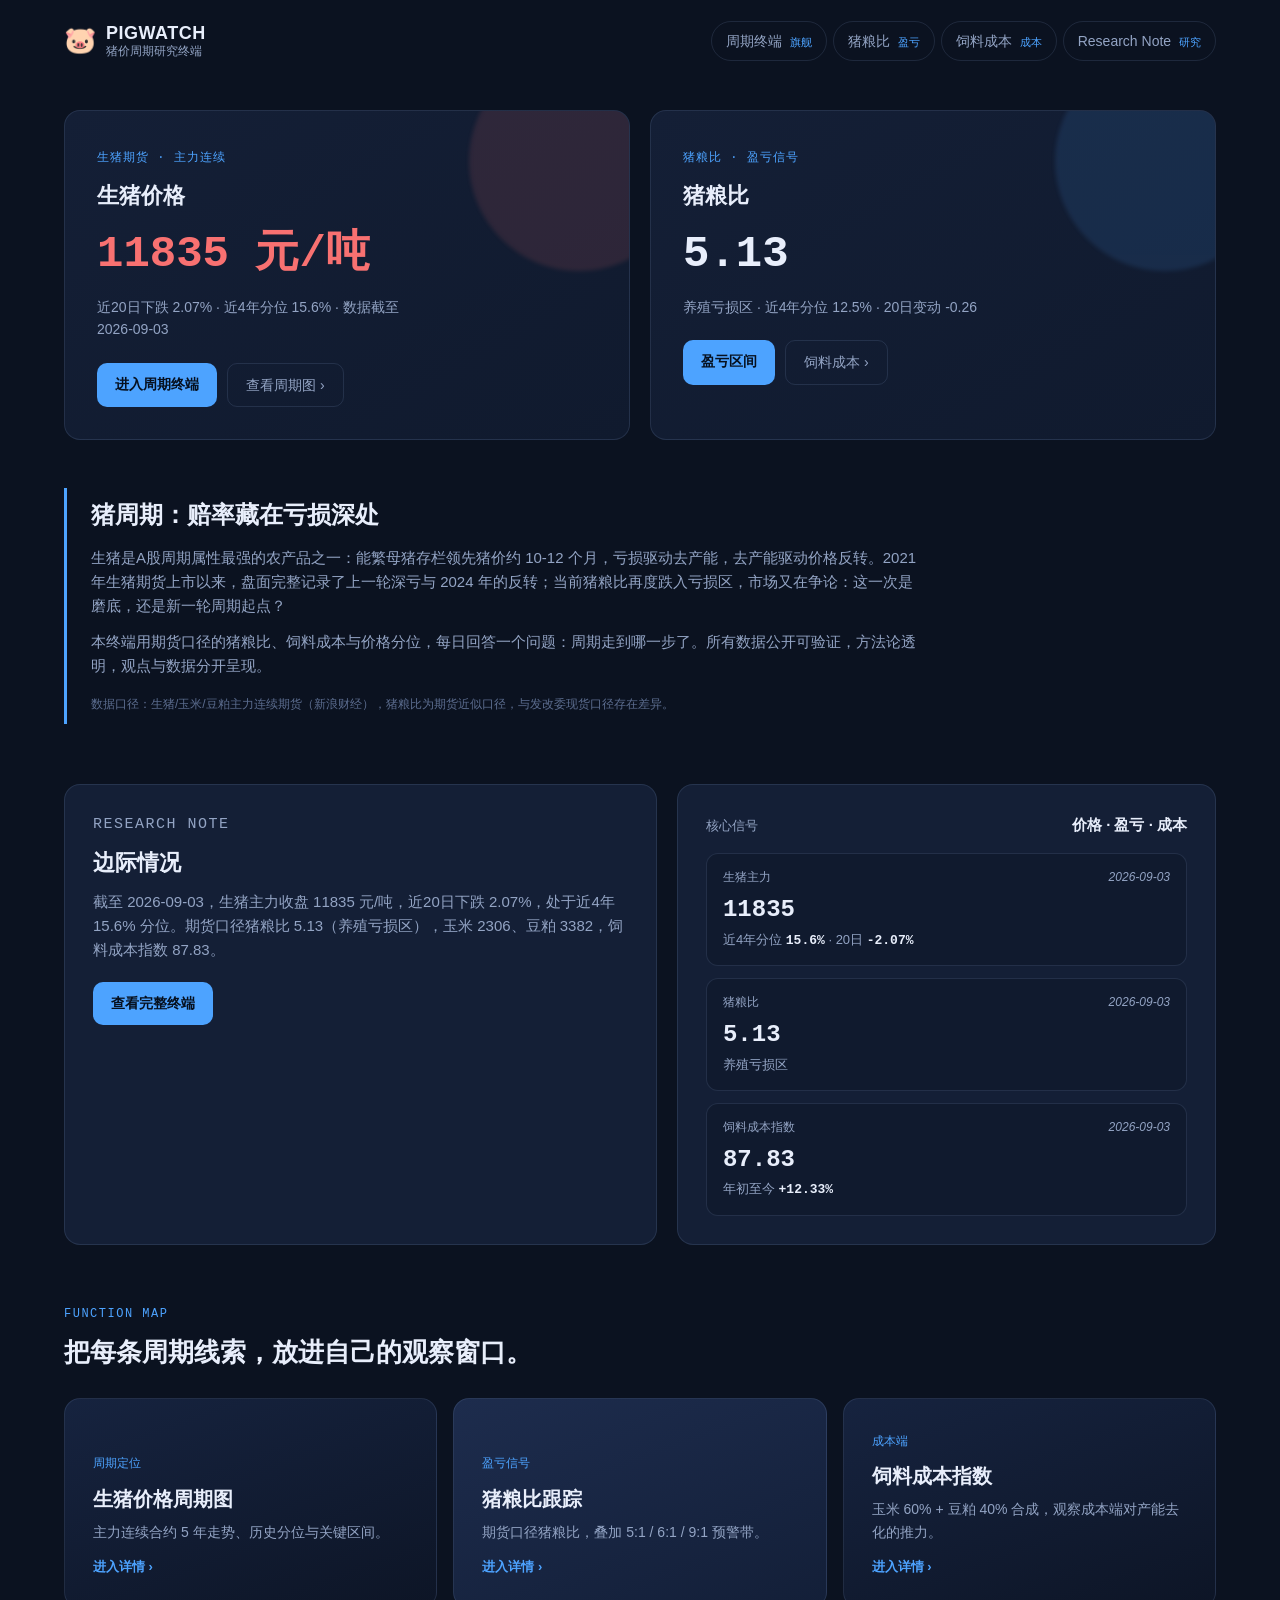
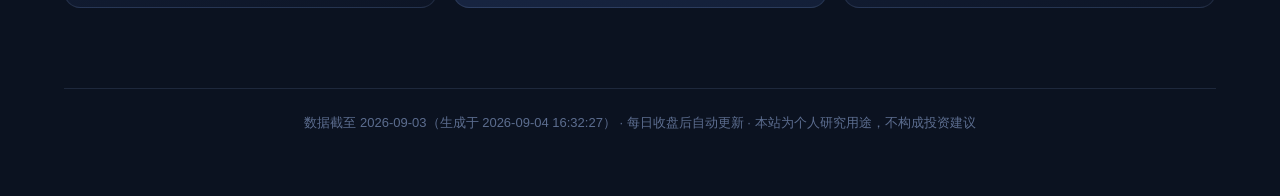
==== site/index.html @ ab433e8e "init: PIGWATCH 猪价周期研究终端 v0.1" ====
<!DOCTYPE html>
<html lang="zh-CN">
<head>
    <meta charset="UTF-8">
    <meta name="viewport" content="width=device-width, initial-scale=1.0">
    <meta name="theme-color" content="#0b1220">
    <meta name="description" content="PIGWATCH 是猪价周期研究终端，连接生猪期货、猪粮比、饲料成本与产能线索，跟踪猪周期的位置与边际变化。">
    <title>PIGWATCH 猪价周期研究终端</title>
    <link rel="manifest" href="manifest.webmanifest">
    <link rel="stylesheet" href="home.css">
</head>
<body>
    <main class="home-shell">
        <header class="home-hero">
            <nav class="top-nav">
                <a class="brand" href="index.html">
                    <span class="brand-mark" aria-hidden="true">🐷</span>
                    <span class="brand-copy">
                        <strong>PIGWATCH</strong>
                        <small>猪价周期研究终端</small>
                    </span>
                </a>
                <div class="product-nav" role="navigation">
                    <a href="terminal.html">周期终端 <span>旗舰</span></a>
                    <a href="terminal.html#ratio">猪粮比 <span>盈亏</span></a>
                    <a href="terminal.html#feed">饲料成本 <span>成本</span></a>
                    <a href="#research-note">Research Note <span>研究</span></a>
                </div>
            </nav>

            <section class="commodity-duo" aria-live="polite">
                <article class="commodity-panel commodity-panel--pig">
                    <div class="commodity-panel-copy">
                        <span class="commodity-panel-kicker">生猪期货 · 主力连续</span>
                        <h2>生猪价格</h2>
                        <strong id="hero-lh-price">读取中</strong>
                        <p id="hero-lh-note">正在汇总盘面数据。</p>
                        <div class="commodity-panel-actions">
                            <a class="commodity-panel-primary" href="terminal.html">进入周期终端</a>
                            <a class="commodity-panel-secondary" href="terminal.html#cycle">查看周期图 ›</a>
                        </div>
                    </div>
                </article>

                <article class="commodity-panel commodity-panel--ratio">
                    <div class="commodity-panel-copy">
                        <span class="commodity-panel-kicker">猪粮比 · 盈亏信号</span>
                        <h2>猪粮比</h2>
                        <strong id="hero-ratio">读取中</strong>
                        <p id="hero-ratio-note">正在计算猪粮比。</p>
                        <div class="commodity-panel-actions">
                            <a class="commodity-panel-primary" href="terminal.html#ratio">盈亏区间</a>
                            <a class="commodity-panel-secondary" href="terminal.html#feed">饲料成本 ›</a>
                        </div>
                    </div>
                </article>
            </section>

            <section class="climate-story-panel">
                <div class="climate-story-copy">
                    <h2>猪周期：赔率藏在亏损深处</h2>
                    <p>生猪是A股周期属性最强的农产品之一：能繁母猪存栏领先猪价约 10-12 个月，亏损驱动去产能，去产能驱动价格反转。2021 年生猪期货上市以来，盘面完整记录了上一轮深亏与 2024 年的反转；当前猪粮比再度跌入亏损区，市场又在争论：这一次是磨底，还是新一轮周期起点？</p>
                    <p>本终端用期货口径的猪粮比、饲料成本与价格分位，每日回答一个问题：周期走到哪一步了。所有数据公开可验证，方法论透明，观点与数据分开呈现。</p>
                    <span>数据口径：生猪/玉米/豆粕主力连续期货（新浪财经），猪粮比为期货近似口径，与发改委现货口径存在差异。</span>
                </div>
            </section>
        </header>

        <section class="research-snapshot-module">
            <div class="research-snapshot-row">
                <section class="section-block ai-preview" id="research-note">
                    <div>
                        <p class="eyebrow">Research Note</p>
                        <h2>边际情况</h2>
                        <p id="home-ai-summary">正在读取最新边际情况。</p>
                    </div>
                    <a href="terminal.html" class="primary-btn">查看完整终端</a>
                </section>

                <aside class="signal-board">
                    <div class="signal-board-head">
                        <span>核心信号</span>
                        <strong>价格 · 盈亏 · 成本</strong>
                    </div>
                    <div class="signal-list">
                        <a class="signal-card" href="terminal.html#cycle">
                            <div class="signal-card-head"><span>生猪主力</span><em id="sig-lh-updated">--</em></div>
                            <strong id="sig-lh-value">--</strong>
                            <p>近4年分位 <b id="sig-lh-pctile">--</b> · 20日 <b id="sig-lh-chg">--</b></p>
                        </a>
                        <a class="signal-card" href="terminal.html#ratio">
                            <div class="signal-card-head"><span>猪粮比</span><em id="sig-ratio-updated">--</em></div>
                            <strong id="sig-ratio-value">--</strong>
                            <p id="sig-ratio-band">--</p>
                        </a>
                        <a class="signal-card" href="terminal.html#feed">
                            <div class="signal-card-head"><span>饲料成本指数</span><em id="sig-feed-updated">--</em></div>
                            <strong id="sig-feed-value">--</strong>
                            <p>年初至今 <b id="sig-feed-chg">--</b></p>
                        </a>
                    </div>
                </aside>
            </div>
        </section>

        <section class="function-showcase">
            <div class="function-showcase-head">
                <p class="eyebrow">Function Map</p>
                <h2>把每条周期线索，放进自己的观察窗口。</h2>
            </div>
            <div class="function-rail">
                <a class="function-card function-card--dark" href="terminal.html#cycle">
                    <div class="function-card-copy">
                        <span>周期定位</span>
                        <h3>生猪价格周期图</h3>
                        <p>主力连续合约 5 年走势、历史分位与关键区间。</p>
                        <strong>进入详情 ›</strong>
                    </div>
                </a>
                <a class="function-card function-card--light" href="terminal.html#ratio">
                    <div class="function-card-copy">
                        <span>盈亏信号</span>
                        <h3>猪粮比跟踪</h3>
                        <p>期货口径猪粮比，叠加 5:1 / 6:1 / 9:1 预警带。</p>
                        <strong>进入详情 ›</strong>
                    </div>
                </a>
                <a class="function-card function-card--dark" href="terminal.html#feed">
                    <div class="function-card-copy">
                        <span>成本端</span>
                        <h3>饲料成本指数</h3>
                        <p>玉米 60% + 豆粕 40% 合成，观察成本端对产能去化的推力。</p>
                        <strong>进入详情 ›</strong>
                    </div>
                </a>
            </div>
        </section>

        <footer class="home-footer">
            <p>数据截至 <span id="footer-asof">--</span> · 每日收盘后自动更新 · 本站为个人研究用途，不构成投资建议</p>
        </footer>
    </main>
    <script src="home.js"></script>
    <script>
        if ("serviceWorker" in navigator && location.protocol.startsWith("http")) {
            navigator.serviceWorker.register("sw.js");
        }
    </script>
</body>
</html>
---- site/home.css ----
:root {
    --bg: #0b1220;
    --bg-soft: #101a2e;
    --panel: #141f36;
    --panel-2: #18264200;
    --line: rgba(148, 178, 226, 0.14);
    --text: #e8eefb;
    --text-dim: #93a4c4;
    --accent: #4da3ff;
    --green: #34d399;
    --red: #f87171;
    --amber: #fbbf24;
    --radius: 16px;
    --mono: "SF Mono", "JetBrains Mono", Menlo, Consolas, monospace;
}

* { margin: 0; padding: 0; box-sizing: border-box; }
html { scroll-behavior: smooth; }
body {
    background: var(--bg);
    color: var(--text);
    font-family: -apple-system, "PingFang SC", "Microsoft YaHei", "Helvetica Neue", sans-serif;
    line-height: 1.6;
}
a { color: inherit; text-decoration: none; }
.home-shell { max-width: 1200px; margin: 0 auto; padding: 0 24px 64px; }

/* ---------- 顶部导航 ---------- */
.top-nav {
    display: flex; align-items: center; justify-content: space-between;
    gap: 16px; padding: 20px 0; flex-wrap: wrap;
}
.brand { display: flex; align-items: center; gap: 10px; }
.brand-mark { font-size: 26px; }
.brand-copy { display: flex; flex-direction: column; line-height: 1.2; }
.brand-copy strong { font-size: 18px; letter-spacing: 0.5px; }
.brand-copy small { color: var(--text-dim); font-size: 12px; }
.product-nav { display: flex; gap: 6px; flex-wrap: wrap; }
.product-nav a {
    padding: 8px 14px; border-radius: 999px; font-size: 14px;
    border: 1px solid var(--line); color: var(--text-dim);
    transition: 0.2s;
}
.product-nav a:hover { color: var(--text); border-color: var(--accent); }
.product-nav a span { color: var(--accent); font-size: 11px; margin-left: 4px; }

/* ---------- 双信号面板 ---------- */
.commodity-duo {
    display: grid; grid-template-columns: 1fr 1fr; gap: 20px;
    padding: 28px 0 8px;
}
.commodity-panel {
    border-radius: var(--radius); padding: 32px;
    border: 1px solid var(--line);
    background: linear-gradient(150deg, var(--panel) 0%, var(--bg-soft) 100%);
    position: relative; overflow: hidden;
}
.commodity-panel--pig::after, .commodity-panel--ratio::after {
    content: ""; position: absolute; right: -60px; top: -60px;
    width: 220px; height: 220px; border-radius: 50%;
    filter: blur(2px); opacity: 0.12; pointer-events: none;
}
.commodity-panel--pig::after { background: var(--red); }
.commodity-panel--ratio::after { background: var(--accent); }
.commodity-panel-kicker {
    font-size: 12px; letter-spacing: 1px; text-transform: uppercase;
    color: var(--accent); font-family: var(--mono);
}
.commodity-panel h2 { font-size: 22px; margin: 10px 0 6px; }
.commodity-panel strong {
    font-size: 44px; font-family: var(--mono); font-weight: 600;
    display: block; margin: 6px 0;
}
.commodity-panel strong.up { color: var(--green); }
.commodity-panel strong.down { color: var(--red); }
.commodity-panel p { color: var(--text-dim); font-size: 14px; max-width: 40ch; }
.commodity-panel-actions { display: flex; gap: 10px; margin-top: 22px; flex-wrap: wrap; }
.commodity-panel-primary {
    background: var(--accent); color: #06101f; font-weight: 600;
    padding: 10px 18px; border-radius: 10px; font-size: 14px;
}
.commodity-panel-secondary {
    border: 1px solid var(--line); padding: 10px 18px;
    border-radius: 10px; font-size: 14px; color: var(--text-dim);
}

/* ---------- 故事面板 ---------- */
.climate-story-panel { padding: 40px 0; }
.climate-story-copy {
    border-left: 3px solid var(--accent);
    padding: 8px 0 8px 24px; max-width: 860px;
}
.climate-story-copy h2 { font-size: 24px; margin-bottom: 12px; }
.climate-story-copy p { color: var(--text-dim); margin-bottom: 12px; font-size: 15px; }
.climate-story-copy span { font-size: 12px; color: #5c6d8f; }

/* ---------- 研究快照 ---------- */
.research-snapshot-row {
    display: grid; grid-template-columns: 1.1fr 1fr; gap: 20px;
    padding: 20px 0;
}
.section-block, .signal-board {
    border: 1px solid var(--line); border-radius: var(--radius);
    background: var(--panel); padding: 28px;
}
.eyebrow {
    font-size: 12px; letter-spacing: 1.5px; text-transform: uppercase;
    color: var(--accent); font-family: var(--mono); margin-bottom: 8px;
}
.ai-preview h2 { font-size: 22px; margin-bottom: 10px; }
.ai-preview p { color: var(--text-dim); font-size: 15px; }
.primary-btn {
    display: inline-block; margin-top: 20px;
    background: var(--accent); color: #06101f; font-weight: 600;
    padding: 10px 18px; border-radius: 10px; font-size: 14px;
}
.signal-board-head {
    display: flex; justify-content: space-between; align-items: baseline;
    margin-bottom: 16px; color: var(--text-dim); font-size: 13px;
}
.signal-board-head strong { color: var(--text); font-size: 15px; }
.signal-list { display: flex; flex-direction: column; gap: 12px; }
.signal-card {
    border: 1px solid var(--line); border-radius: 12px;
    padding: 14px 16px; display: block; transition: 0.2s;
    background: var(--bg-soft);
}
.signal-card:hover { border-color: var(--accent); }
.signal-card-head {
    display: flex; justify-content: space-between; font-size: 12px;
    color: var(--text-dim); margin-bottom: 4px;
}
.signal-card strong { font-family: var(--mono); font-size: 24px; font-weight: 600; }
.signal-card p { font-size: 13px; color: var(--text-dim); }
.signal-card p b { color: var(--text); font-family: var(--mono); }
.up { color: var(--green); } .down { color: var(--red); }

/* ---------- 功能模块 ---------- */
.function-showcase { padding: 40px 0; }
.function-showcase-head h2 { font-size: 26px; margin-bottom: 24px; }
.function-rail {
    display: grid; grid-template-columns: repeat(3, 1fr); gap: 16px;
}
.function-card {
    border-radius: var(--radius); padding: 28px; min-height: 190px;
    display: flex; flex-direction: column; justify-content: flex-end;
    border: 1px solid var(--line); transition: 0.2s;
}
.function-card:hover { transform: translateY(-3px); }
.function-card--dark { background: linear-gradient(160deg, #16233f, #0d1526); }
.function-card--light { background: linear-gradient(160deg, #1d2c4d, #131f38); }
.function-card-copy span { font-size: 12px; color: var(--accent); font-family: var(--mono); }
.function-card-copy h3 { font-size: 20px; margin: 8px 0 6px; }
.function-card-copy p { font-size: 14px; color: var(--text-dim); }
.function-card-copy strong { font-size: 13px; color: var(--accent); margin-top: 14px; display: inline-block; }

/* ---------- 页脚 ---------- */
.home-footer {
    border-top: 1px solid var(--line); margin-top: 40px;
    padding-top: 24px; color: #5c6d8f; font-size: 13px; text-align: center;
}

@media (max-width: 900px) {
    .commodity-duo, .research-snapshot-row, .function-rail { grid-template-columns: 1fr; }
    .commodity-panel strong { font-size: 34px; }
}
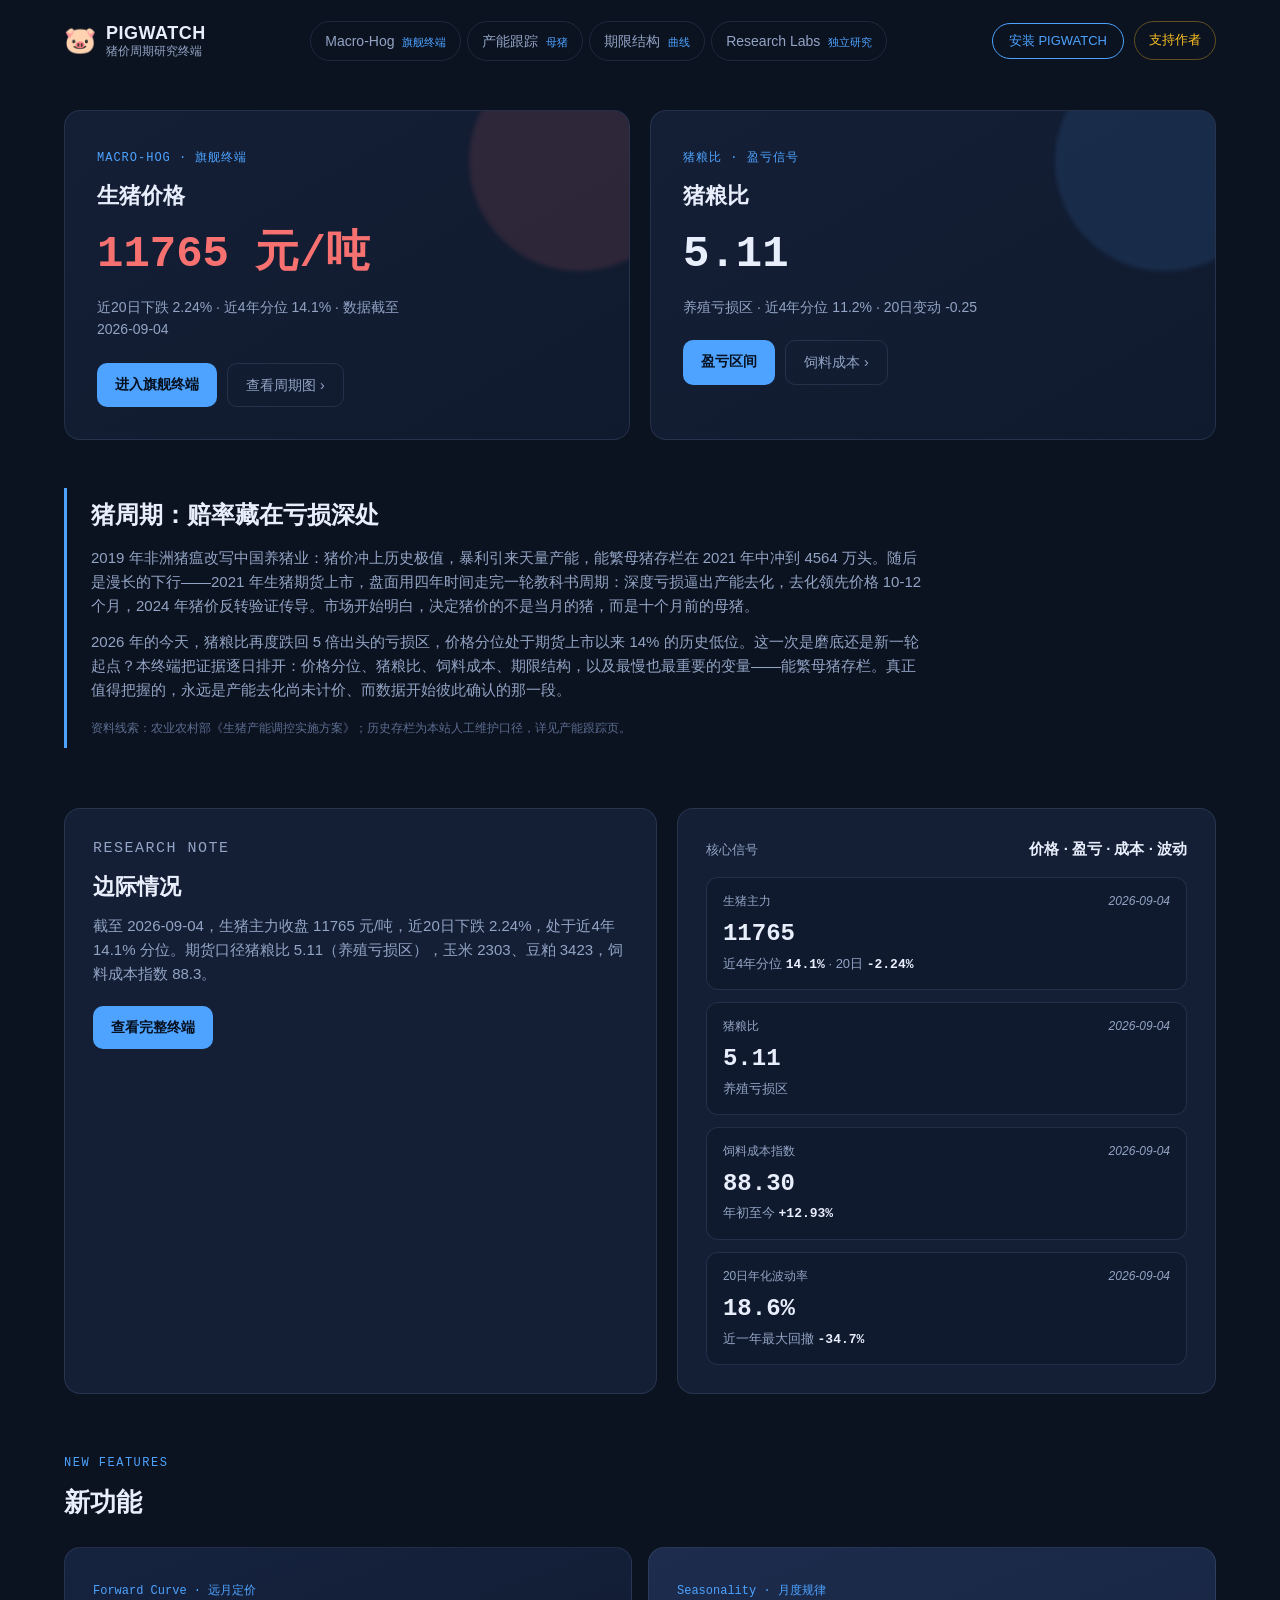
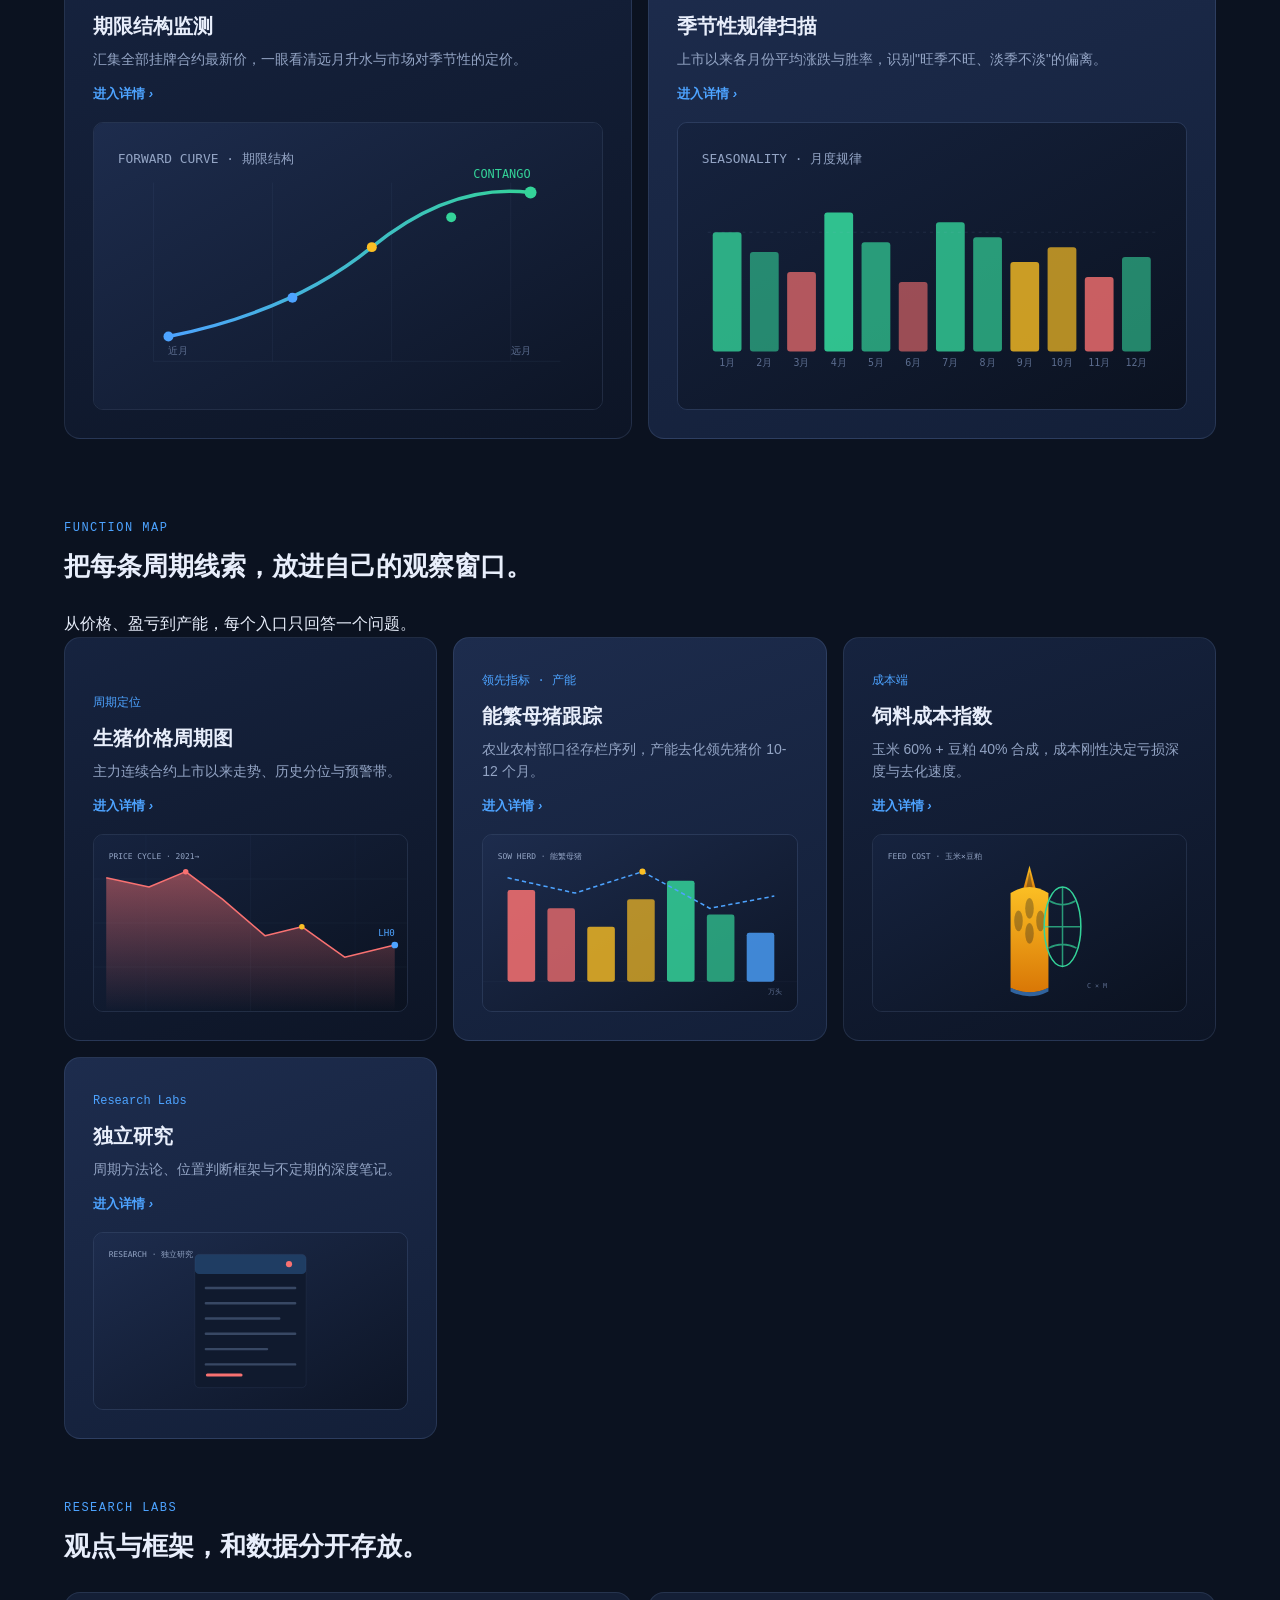
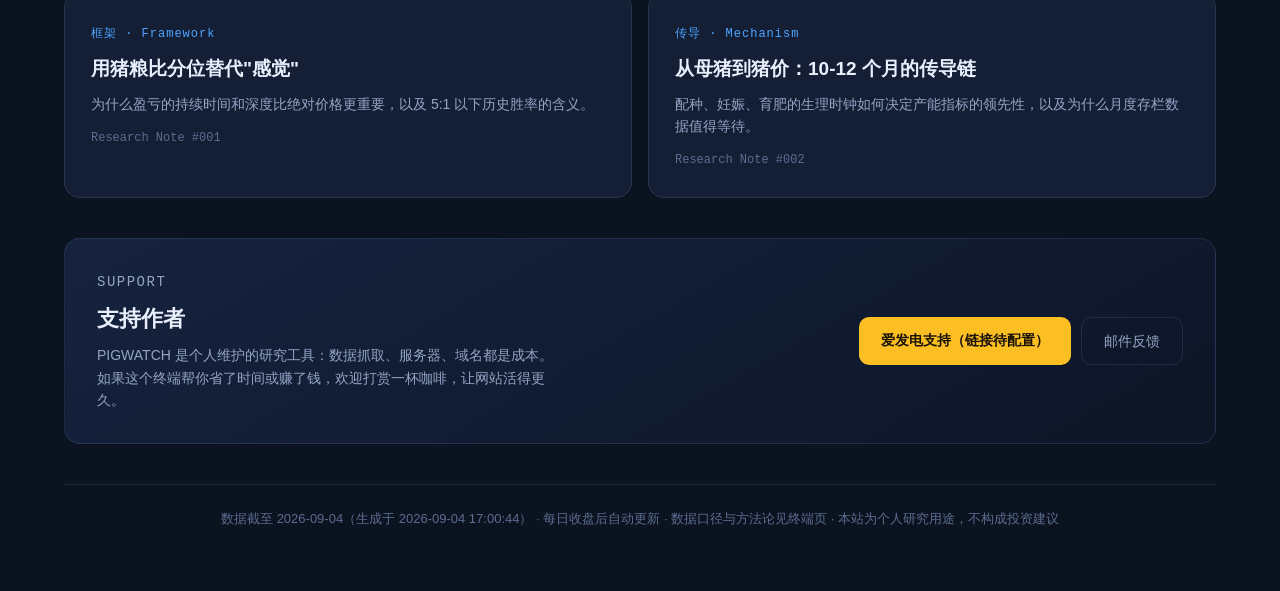
==== commit 9f0c5a3b: "v0.2: 完整产品级站点 — 产能跟踪页/Research Labs/期限结构/季节规律/PWA安装/支持作者/SVG卡片视觉" ====
--- a/site/index.html
+++ b/site/index.html
@@ -4,7 +4,7 @@
     <meta charset="UTF-8">
     <meta name="viewport" content="width=device-width, initial-scale=1.0">
     <meta name="theme-color" content="#0b1220">
-    <meta name="description" content="PIGWATCH 是猪价周期研究终端，连接生猪期货、猪粮比、饲料成本与产能线索，跟踪猪周期的位置与边际变化。">
+    <meta name="description" content="PIGWATCH 是猪价周期研究终端，连接生猪期货、猪粮比、饲料成本、产能去化与 Research Labs 独立研究，每日跟踪猪周期的位置与边际变化。">
     <title>PIGWATCH 猪价周期研究终端</title>
     <link rel="manifest" href="manifest.webmanifest">
     <link rel="stylesheet" href="home.css">
@@ -20,24 +20,28 @@
                         <small>猪价周期研究终端</small>
                     </span>
                 </a>
-                <div class="product-nav" role="navigation">
-                    <a href="terminal.html">周期终端 <span>旗舰</span></a>
-                    <a href="terminal.html#ratio">猪粮比 <span>盈亏</span></a>
-                    <a href="terminal.html#feed">饲料成本 <span>成本</span></a>
-                    <a href="#research-note">Research Note <span>研究</span></a>
+                <div class="product-nav" role="navigation" aria-label="PIGWATCH 研究导航">
+                    <a href="terminal.html">Macro-Hog <span>旗舰终端</span></a>
+                    <a href="capacity.html">产能跟踪 <span>母猪</span></a>
+                    <a href="terminal.html#curve">期限结构 <span>曲线</span></a>
+                    <a href="notes.html">Research Labs <span>独立研究</span></a>
+                </div>
+                <div class="top-actions">
+                    <button id="pwa-install-trigger" class="app-install-trigger" type="button">安装 PIGWATCH</button>
+                    <a href="#support" class="nav-token-support">支持作者</a>
                 </div>
             </nav>
 
             <section class="commodity-duo" aria-live="polite">
                 <article class="commodity-panel commodity-panel--pig">
                     <div class="commodity-panel-copy">
-                        <span class="commodity-panel-kicker">生猪期货 · 主力连续</span>
+                        <span class="commodity-panel-kicker">Macro-Hog · 旗舰终端</span>
                         <h2>生猪价格</h2>
                         <strong id="hero-lh-price">读取中</strong>
                         <p id="hero-lh-note">正在汇总盘面数据。</p>
                         <div class="commodity-panel-actions">
-                            <a class="commodity-panel-primary" href="terminal.html">进入周期终端</a>
-                            <a class="commodity-panel-secondary" href="terminal.html#cycle">查看周期图 ›</a>
+                            <a class="commodity-panel-primary" href="terminal.html">进入旗舰终端</a>
+                            <a class="commodity-panel-secondary" href="terminal.html#cycle">查看周期图 <span aria-hidden="true">›</span></a>
                         </div>
                     </div>
                 </article>
@@ -50,7 +54,7 @@
                         <p id="hero-ratio-note">正在计算猪粮比。</p>
                         <div class="commodity-panel-actions">
                             <a class="commodity-panel-primary" href="terminal.html#ratio">盈亏区间</a>
-                            <a class="commodity-panel-secondary" href="terminal.html#feed">饲料成本 ›</a>
+                            <a class="commodity-panel-secondary" href="terminal.html#feed">饲料成本 <span aria-hidden="true">›</span></a>
                         </div>
                     </div>
                 </article>
@@ -59,9 +63,9 @@
             <section class="climate-story-panel">
                 <div class="climate-story-copy">
                     <h2>猪周期：赔率藏在亏损深处</h2>
-                    <p>生猪是A股周期属性最强的农产品之一：能繁母猪存栏领先猪价约 10-12 个月，亏损驱动去产能，去产能驱动价格反转。2021 年生猪期货上市以来，盘面完整记录了上一轮深亏与 2024 年的反转；当前猪粮比再度跌入亏损区，市场又在争论：这一次是磨底，还是新一轮周期起点？</p>
-                    <p>本终端用期货口径的猪粮比、饲料成本与价格分位，每日回答一个问题：周期走到哪一步了。所有数据公开可验证，方法论透明，观点与数据分开呈现。</p>
-                    <span>数据口径：生猪/玉米/豆粕主力连续期货（新浪财经），猪粮比为期货近似口径，与发改委现货口径存在差异。</span>
+                    <p>2019 年非洲猪瘟改写中国养猪业：猪价冲上历史极值，暴利引来天量产能，能繁母猪存栏在 2021 年中冲到 4564 万头。随后是漫长的下行——2021 年生猪期货上市，盘面用四年时间走完一轮教科书周期：深度亏损逼出产能去化，去化领先价格 10-12 个月，2024 年猪价反转验证传导。市场开始明白，决定猪价的不是当月的猪，而是十个月前的母猪。</p>
+                    <p>2026 年的今天，猪粮比再度跌回 5 倍出头的亏损区，价格分位处于期货上市以来 14% 的历史低位。这一次是磨底还是新一轮起点？本终端把证据逐日排开：价格分位、猪粮比、饲料成本、期限结构，以及最慢也最重要的变量——能繁母猪存栏。真正值得把握的，永远是产能去化尚未计价、而数据开始彼此确认的那一段。</p>
+                    <span>资料线索：农业农村部《生猪产能调控实施方案》；历史存栏为本站人工维护口径，详见产能跟踪页。</span>
                 </div>
             </section>
         </header>
@@ -77,10 +81,10 @@
                     <a href="terminal.html" class="primary-btn">查看完整终端</a>
                 </section>
 
-                <aside class="signal-board">
+                <aside class="signal-board" aria-label="核心信号面板">
                     <div class="signal-board-head">
                         <span>核心信号</span>
-                        <strong>价格 · 盈亏 · 成本</strong>
+                        <strong>价格 · 盈亏 · 成本 · 波动</strong>
                     </div>
                     <div class="signal-list">
                         <a class="signal-card" href="terminal.html#cycle">
@@ -98,49 +102,128 @@
                             <strong id="sig-feed-value">--</strong>
                             <p>年初至今 <b id="sig-feed-chg">--</b></p>
                         </a>
+                        <a class="signal-card" href="terminal.html#season">
+                            <div class="signal-card-head"><span>20日年化波动率</span><em id="sig-vol-updated">--</em></div>
+                            <strong id="sig-vol-value">--</strong>
+                            <p>近一年最大回撤 <b id="sig-dd">--</b></p>
+                        </a>
                     </div>
                 </aside>
             </div>
         </section>
 
-        <section class="function-showcase">
+        <section class="function-showcase feature-showcase" aria-labelledby="new-features-title">
+            <div class="function-showcase-head">
+                <p class="eyebrow">New Features</p>
+                <h2 id="new-features-title">新功能</h2>
+            </div>
+            <div class="feature-showcase-rail">
+                <a class="function-card function-card--dark feature-system-card" href="terminal.html#curve">
+                    <div class="function-card-copy">
+                        <span>Forward Curve · 远月定价</span>
+                        <h3>期限结构监测</h3>
+                        <p>汇集全部挂牌合约最新价，一眼看清远月升水与市场对季节性的定价。</p>
+                        <strong>进入详情 <i aria-hidden="true">›</i></strong>
+                    </div>
+                    <img src="assets/card-curve.svg" loading="lazy" decoding="async" width="1024" height="576" alt="生猪期货期限结构曲线示意图">
+                </a>
+                <a class="function-card function-card--light feature-system-card" href="terminal.html#season">
+                    <div class="function-card-copy">
+                        <span>Seasonality · 月度规律</span>
+                        <h3>季节性规律扫描</h3>
+                        <p>上市以来各月份平均涨跌与胜率，识别"旺季不旺、淡季不淡"的偏离。</p>
+                        <strong>进入详情 <i aria-hidden="true">›</i></strong>
+                    </div>
+                    <img src="assets/card-season.svg" loading="lazy" decoding="async" width="1024" height="576" alt="生猪期货月度季节性柱状示意图">
+                </a>
+            </div>
+        </section>
+
+        <section class="function-showcase" id="modules" aria-labelledby="function-showcase-title">
             <div class="function-showcase-head">
                 <p class="eyebrow">Function Map</p>
-                <h2>把每条周期线索，放进自己的观察窗口。</h2>
+                <h2 id="function-showcase-title">把每条周期线索，放进自己的观察窗口。</h2>
+                <p>从价格、盈亏到产能，每个入口只回答一个问题。</p>
             </div>
             <div class="function-rail">
                 <a class="function-card function-card--dark" href="terminal.html#cycle">
                     <div class="function-card-copy">
                         <span>周期定位</span>
                         <h3>生猪价格周期图</h3>
-                        <p>主力连续合约 5 年走势、历史分位与关键区间。</p>
-                        <strong>进入详情 ›</strong>
-                    </div>
-                </a>
-                <a class="function-card function-card--light" href="terminal.html#ratio">
-                    <div class="function-card-copy">
-                        <span>盈亏信号</span>
-                        <h3>猪粮比跟踪</h3>
-                        <p>期货口径猪粮比，叠加 5:1 / 6:1 / 9:1 预警带。</p>
-                        <strong>进入详情 ›</strong>
-                    </div>
+                        <p>主力连续合约上市以来走势、历史分位与预警带。</p>
+                        <strong>进入详情 <i aria-hidden="true">›</i></strong>
+                    </div>
+                    <img src="assets/card-cycle.svg" loading="lazy" decoding="async" width="1024" height="576" alt="生猪价格周期折线示意图">
+                </a>
+                <a class="function-card function-card--light" href="capacity.html">
+                    <div class="function-card-copy">
+                        <span>领先指标 · 产能</span>
+                        <h3>能繁母猪跟踪</h3>
+                        <p>农业农村部口径存栏序列，产能去化领先猪价 10-12 个月。</p>
+                        <strong>进入详情 <i aria-hidden="true">›</i></strong>
+                    </div>
+                    <img src="assets/card-capacity.svg" loading="lazy" decoding="async" width="1024" height="576" alt="能繁母猪存栏柱状示意图">
                 </a>
                 <a class="function-card function-card--dark" href="terminal.html#feed">
                     <div class="function-card-copy">
                         <span>成本端</span>
                         <h3>饲料成本指数</h3>
-                        <p>玉米 60% + 豆粕 40% 合成，观察成本端对产能去化的推力。</p>
-                        <strong>进入详情 ›</strong>
-                    </div>
-                </a>
+                        <p>玉米 60% + 豆粕 40% 合成，成本刚性决定亏损深度与去化速度。</p>
+                        <strong>进入详情 <i aria-hidden="true">›</i></strong>
+                    </div>
+                    <img src="assets/card-feed.svg" loading="lazy" decoding="async" width="1024" height="576" alt="玉米与饲料成本示意图">
+                </a>
+                <a class="function-card function-card--light" href="notes.html">
+                    <div class="function-card-copy">
+                        <span>Research Labs</span>
+                        <h3>独立研究</h3>
+                        <p>周期方法论、位置判断框架与不定期的深度笔记。</p>
+                        <strong>进入详情 <i aria-hidden="true">›</i></strong>
+                    </div>
+                    <img src="assets/card-note.svg" loading="lazy" decoding="async" width="1024" height="576" alt="研究报告示意图">
+                </a>
+            </div>
+        </section>
+
+        <section class="research-labs" aria-labelledby="research-labs-title">
+            <div class="function-showcase-head">
+                <p class="eyebrow">Research Labs</p>
+                <h2 id="research-labs-title">观点与框架，和数据分开存放。</h2>
+            </div>
+            <div class="research-card-rail">
+                <a class="research-card" href="notes.html#note-001">
+                    <span class="research-card-tag">框架 · Framework</span>
+                    <h3>用猪粮比分位替代"感觉"</h3>
+                    <p>为什么盈亏的持续时间和深度比绝对价格更重要，以及 5:1 以下历史胜率的含义。</p>
+                    <em>Research Note #001</em>
+                </a>
+                <a class="research-card" href="notes.html#note-002">
+                    <span class="research-card-tag">传导 · Mechanism</span>
+                    <h3>从母猪到猪价：10-12 个月的传导链</h3>
+                    <p>配种、妊娠、育肥的生理时钟如何决定产能指标的领先性，以及为什么月度存栏数据值得等待。</p>
+                    <em>Research Note #002</em>
+                </a>
+            </div>
+        </section>
+
+        <section class="support-panel" id="support" aria-labelledby="support-title">
+            <div>
+                <p class="eyebrow">Support</p>
+                <h2 id="support-title">支持作者</h2>
+                <p>PIGWATCH 是个人维护的研究工具：数据抓取、服务器、域名都是成本。如果这个终端帮你省了时间或赚了钱，欢迎打赏一杯咖啡，让网站活得更久。</p>
+            </div>
+            <div class="support-actions">
+                <a class="support-btn" href="https://ifdian.net/" target="_blank" rel="noopener">爱发电支持（链接待配置）</a>
+                <a class="support-btn support-btn--ghost" href="mailto:you@example.com?subject=PIGWATCH%20反馈">邮件反馈</a>
             </div>
         </section>
 
         <footer class="home-footer">
-            <p>数据截至 <span id="footer-asof">--</span> · 每日收盘后自动更新 · 本站为个人研究用途，不构成投资建议</p>
+            <p>数据截至 <span id="footer-asof">--</span> · 每日收盘后自动更新 · 数据口径与方法论见终端页 · 本站为个人研究用途，不构成投资建议</p>
         </footer>
     </main>
     <script src="home.js"></script>
+    <script src="pwa-install.js"></script>
     <script>
         if ("serviceWorker" in navigator && location.protocol.startsWith("http")) {
             navigator.serviceWorker.register("sw.js");
--- a/site/home.css
+++ b/site/home.css
@@ -160,7 +160,75 @@
     padding-top: 24px; color: #5c6d8f; font-size: 13px; text-align: center;
 }
 
+/* ---------- 顶部操作区 ---------- */
+.top-actions { display: flex; align-items: center; gap: 10px; }
+.app-install-trigger {
+    background: transparent; color: var(--accent);
+    border: 1px solid var(--accent); border-radius: 999px;
+    padding: 8px 16px; font-size: 13px; cursor: pointer;
+    transition: 0.2s;
+}
+.app-install-trigger:hover { background: rgba(77, 163, 255, 0.12); }
+.app-install-trigger[hidden] { display: none; }
+.nav-token-support {
+    font-size: 13px; color: var(--amber);
+    padding: 8px 14px; border-radius: 999px;
+    border: 1px solid rgba(251, 191, 36, 0.35);
+}
+.nav-token-support:hover { background: rgba(251, 191, 36, 0.1); }
+
+/* ---------- 功能卡片配图 ---------- */
+.feature-showcase-rail { display: grid; grid-template-columns: 1fr 1fr; gap: 16px; }
+.function-card img {
+    width: 100%; height: auto; border-radius: 10px; margin-top: 16px;
+    border: 1px solid var(--line);
+    display: block;
+}
+.feature-system-card { min-height: 0; }
+
+/* ---------- Research Labs ---------- */
+.research-labs { padding: 20px 0 40px; }
+.research-card-rail { display: grid; grid-template-columns: 1fr 1fr; gap: 16px; }
+.research-card {
+    border: 1px solid var(--line); border-radius: var(--radius);
+    background: var(--panel); padding: 26px; display: block; transition: 0.2s;
+}
+.research-card:hover { border-color: var(--accent); transform: translateY(-3px); }
+.research-card-tag {
+    font-size: 12px; color: var(--accent); font-family: var(--mono);
+    letter-spacing: 1px;
+}
+.research-card h3 { font-size: 19px; margin: 10px 0 8px; }
+.research-card p { font-size: 14px; color: var(--text-dim); }
+.research-card em {
+    display: block; margin-top: 14px; font-style: normal;
+    font-size: 12px; color: #5c6d8f; font-family: var(--mono);
+}
+
+/* ---------- 支持作者 ---------- */
+.support-panel {
+    border: 1px solid var(--line); border-radius: var(--radius);
+    background: linear-gradient(150deg, #16233f, #0d1526);
+    padding: 32px; display: flex; justify-content: space-between;
+    align-items: center; gap: 24px; flex-wrap: wrap;
+}
+.support-panel h2 { font-size: 22px; margin-bottom: 8px; }
+.support-panel p { color: var(--text-dim); font-size: 14px; max-width: 60ch; }
+.support-actions { display: flex; gap: 10px; flex-wrap: wrap; }
+.support-btn {
+    background: var(--amber); color: #1a1305; font-weight: 600;
+    padding: 12px 22px; border-radius: 10px; font-size: 14px;
+}
+.support-btn--ghost {
+    background: transparent; color: var(--text-dim);
+    border: 1px solid var(--line); font-weight: 400;
+}
+.support-btn--ghost:hover { color: var(--text); border-color: var(--accent); }
+
 @media (max-width: 900px) {
-    .commodity-duo, .research-snapshot-row, .function-rail { grid-template-columns: 1fr; }
+    .commodity-duo, .research-snapshot-row, .function-rail,
+    .feature-showcase-rail, .research-card-rail { grid-template-columns: 1fr; }
     .commodity-panel strong { font-size: 34px; }
-}
+    .top-actions { width: 100%; justify-content: flex-start; }
+    .support-panel { flex-direction: column; align-items: flex-start; }
+}
